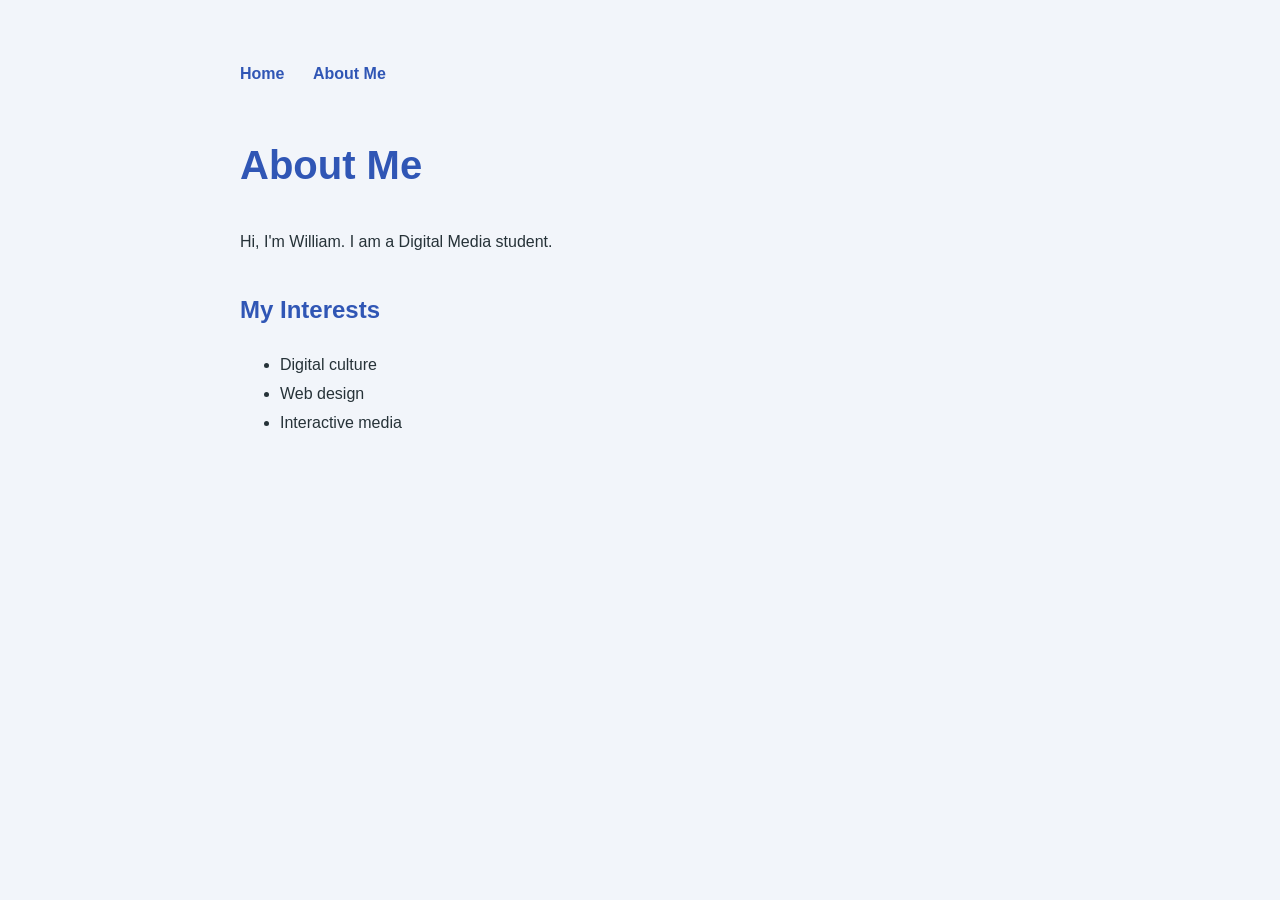
==== about.html @ f0c81c8b "Add files via upload Add About page and navigation" ====
<!doctype html>
<html lang="en">
<head>
  <meta charset="UTF-8">
  <title>About William</title>
  <link rel="stylesheet" href="style.css">
</head>

<body>
  <nav>
    <a href="index.html">Home</a>
    <a href="about.html">About Me</a>
  </nav>

  <h1>About Me</h1>

  <p>
    Hi, I'm William. I am a Digital Media student.
  </p>

  <h2>My Interests</h2>

  <ul>
    <li>Digital culture</li>
    <li>Web design</li>
    <li>Interactive media</li>
  </ul>
</body>
</html>
---- style.css ----
body {
  background-color: #f2f5fa;
  color: #263238;
  font-family: Arial, sans-serif;
  max-width: 800px;
  margin: 60px auto;
  padding: 0 24px;
  line-height: 1.8;
}

h1 {
  color: #3056b5;
  font-size: 40px;
}

h2 {
  color: #3056b5;
  margin-top: 32px;
}nav {
  margin-bottom: 40px;
}

nav a {
  color: #3056b5;
  font-weight: bold;
  text-decoration: none;
  margin-right: 24px;
}

nav a:hover {
  text-decoration: underline;
}
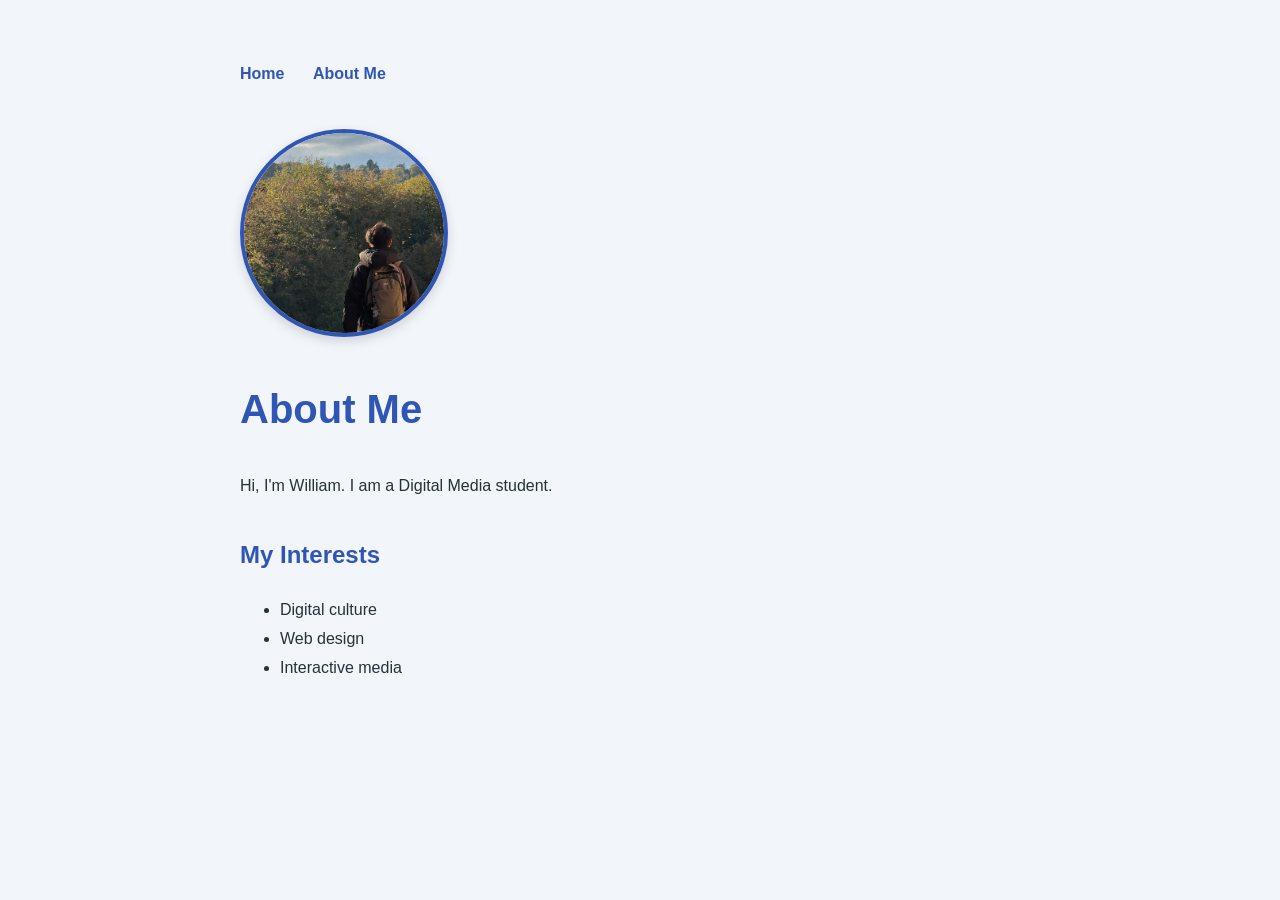
==== commit 63bf17d9: "Add files via upload" ====
--- a/about.html
+++ b/about.html
@@ -11,7 +11,11 @@
     <a href="index.html">Home</a>
     <a href="about.html">About Me</a>
   </nav>
-
+<img
+  class="profile-image"
+  src="profile.jpg"
+  alt="Portrait of William"
+>
   <h1>About Me</h1>
 
   <p>
--- a/style.css
+++ b/style.css
@@ -29,4 +29,12 @@
 
 nav a:hover {
   text-decoration: underline;
+}
+.profile-image {
+  width: 200px;
+  height: 200px;
+  object-fit: cover;
+  border-radius: 50%;
+  border: 4px solid #3056b5;
+  box-shadow: 0 4px 12px rgba(0, 0, 0, 0.15);
 }
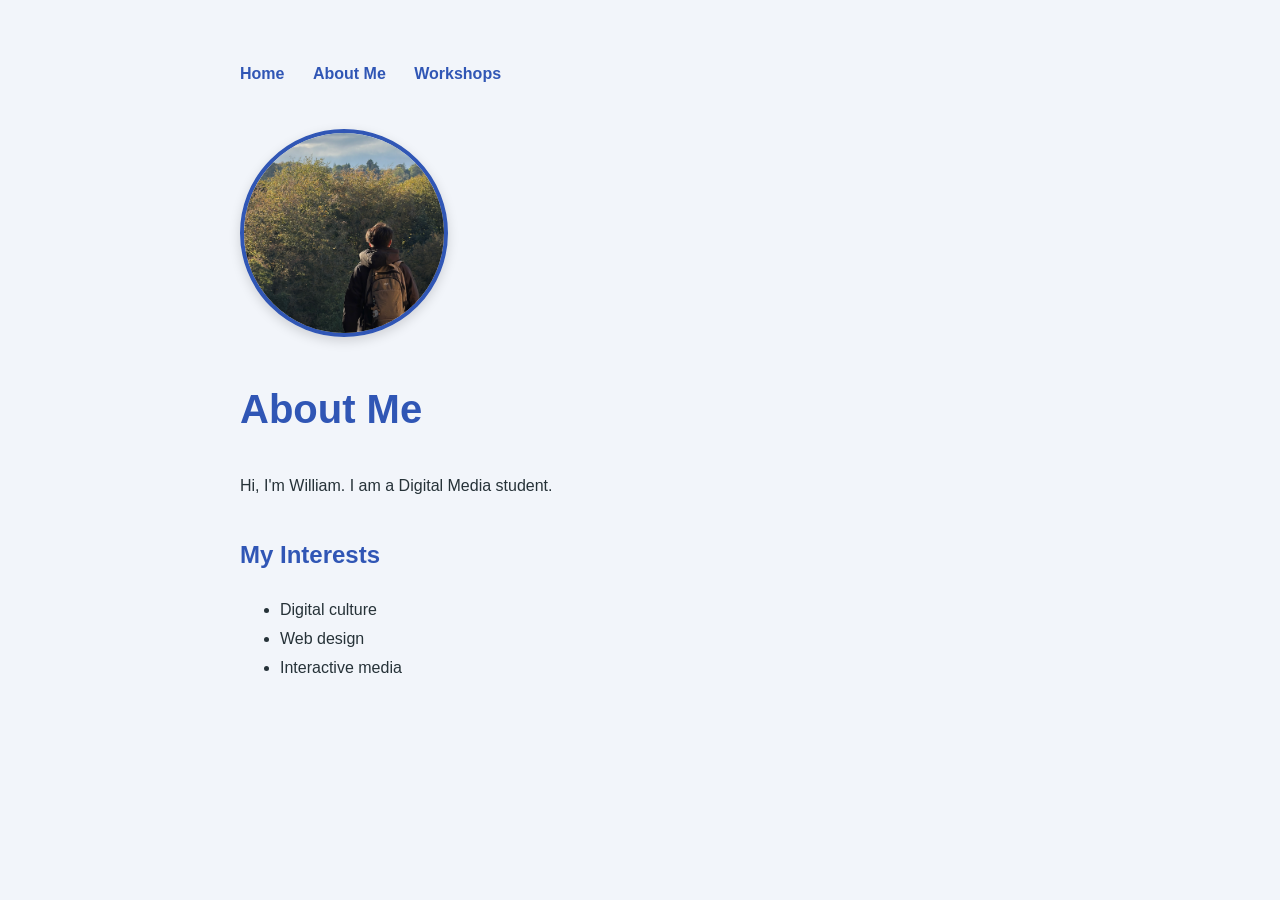
==== commit caaab936: "Add files via upload Add Workshops page and reflection card" ====
--- a/about.html
+++ b/about.html
@@ -10,6 +10,7 @@
   <nav>
     <a href="index.html">Home</a>
     <a href="about.html">About Me</a>
+    <a href="workshops.html">Workshops</a>
   </nav>
 <img
   class="profile-image"
--- a/style.css
+++ b/style.css
@@ -37,4 +37,33 @@
   border-radius: 50%;
   border: 4px solid #3056b5;
   box-shadow: 0 4px 12px rgba(0, 0, 0, 0.15);
+}
+.workshop-card {
+  background-color: white;
+  border: 1px solid #dbe3f2;
+  border-radius: 12px;
+  padding: 24px;
+  margin-top: 24px;
+  box-shadow: 0 4px 12px rgba(0, 0, 0, 0.08);
+}
+
+.workshop-label {
+  color: #3056b5;
+  font-weight: bold;
+  text-transform: uppercase;
+  letter-spacing: 0.08em;
+}
+
+.button-link {
+  display: inline-block;
+  margin-top: 12px;
+  padding: 10px 16px;
+  color: white;
+  background-color: #3056b5;
+  border-radius: 6px;
+  text-decoration: none;
+}
+
+.button-link:hover {
+  background-color: #244593;
 }
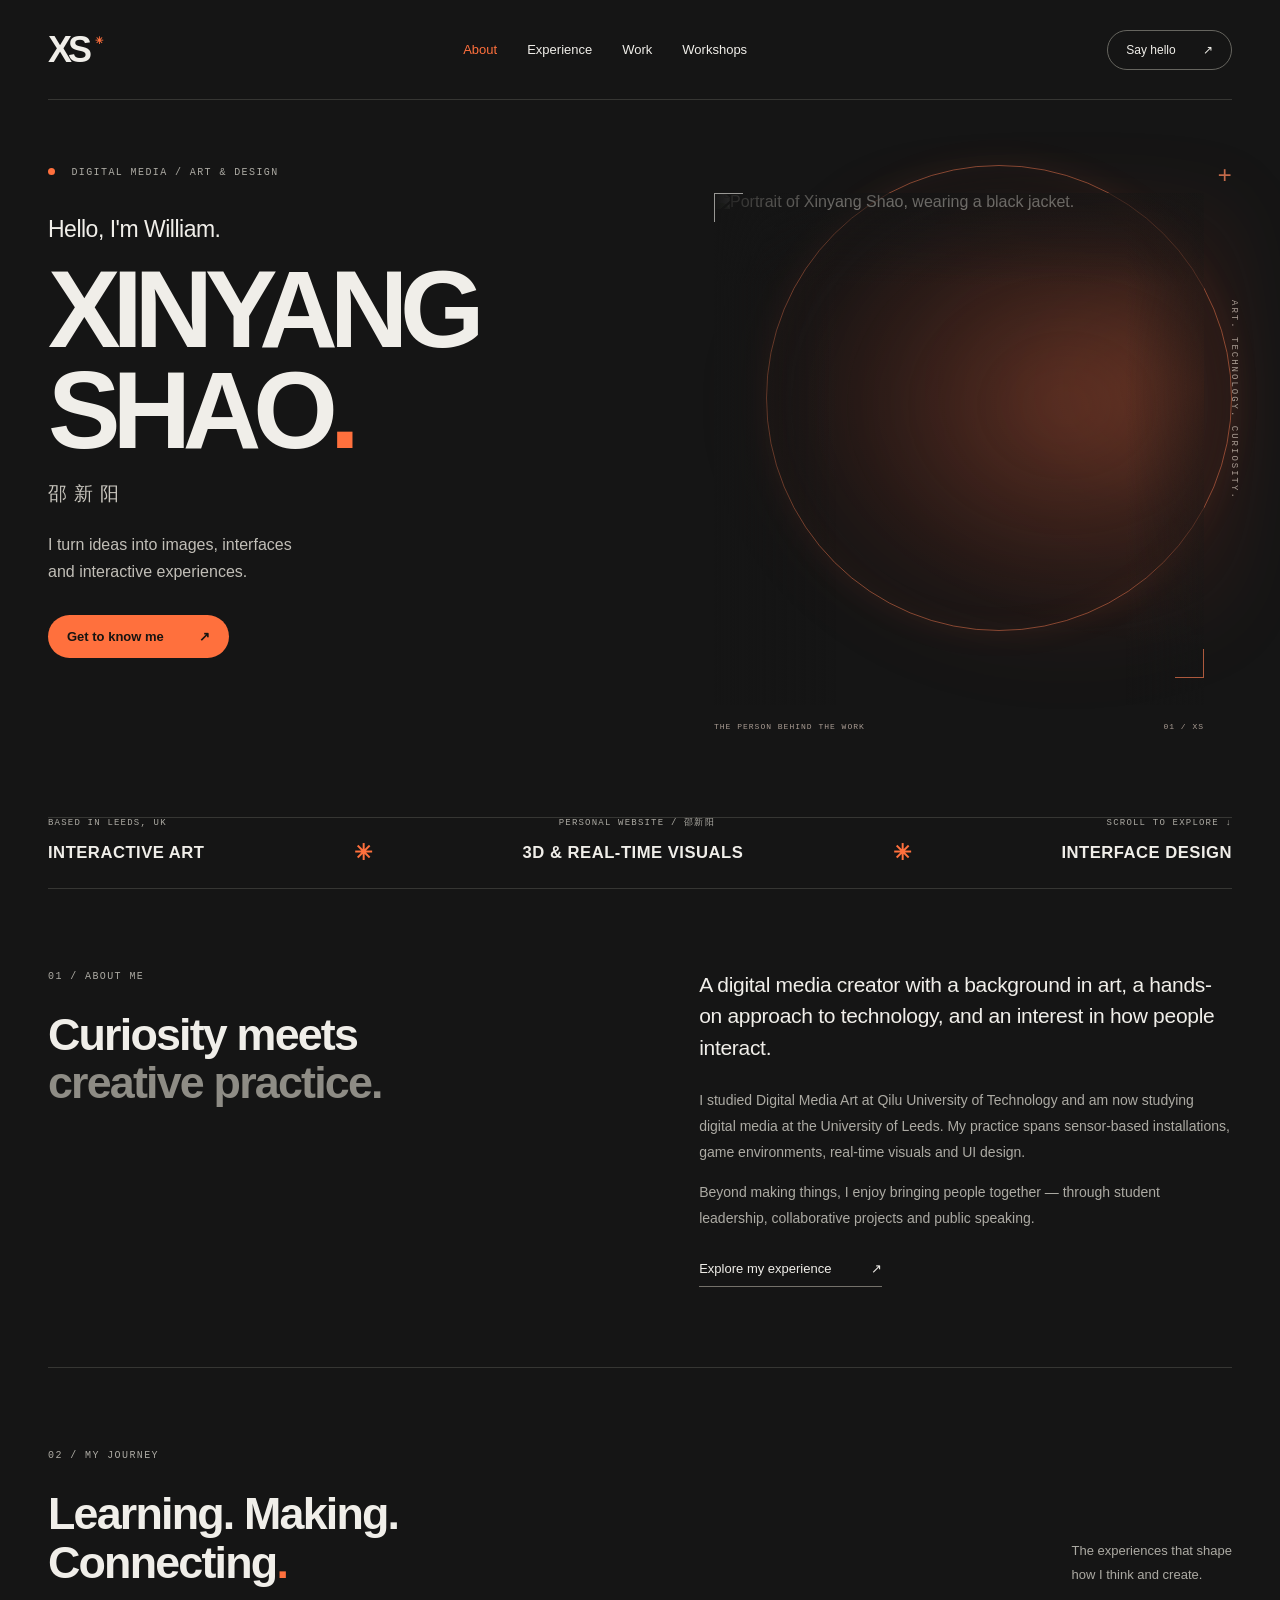
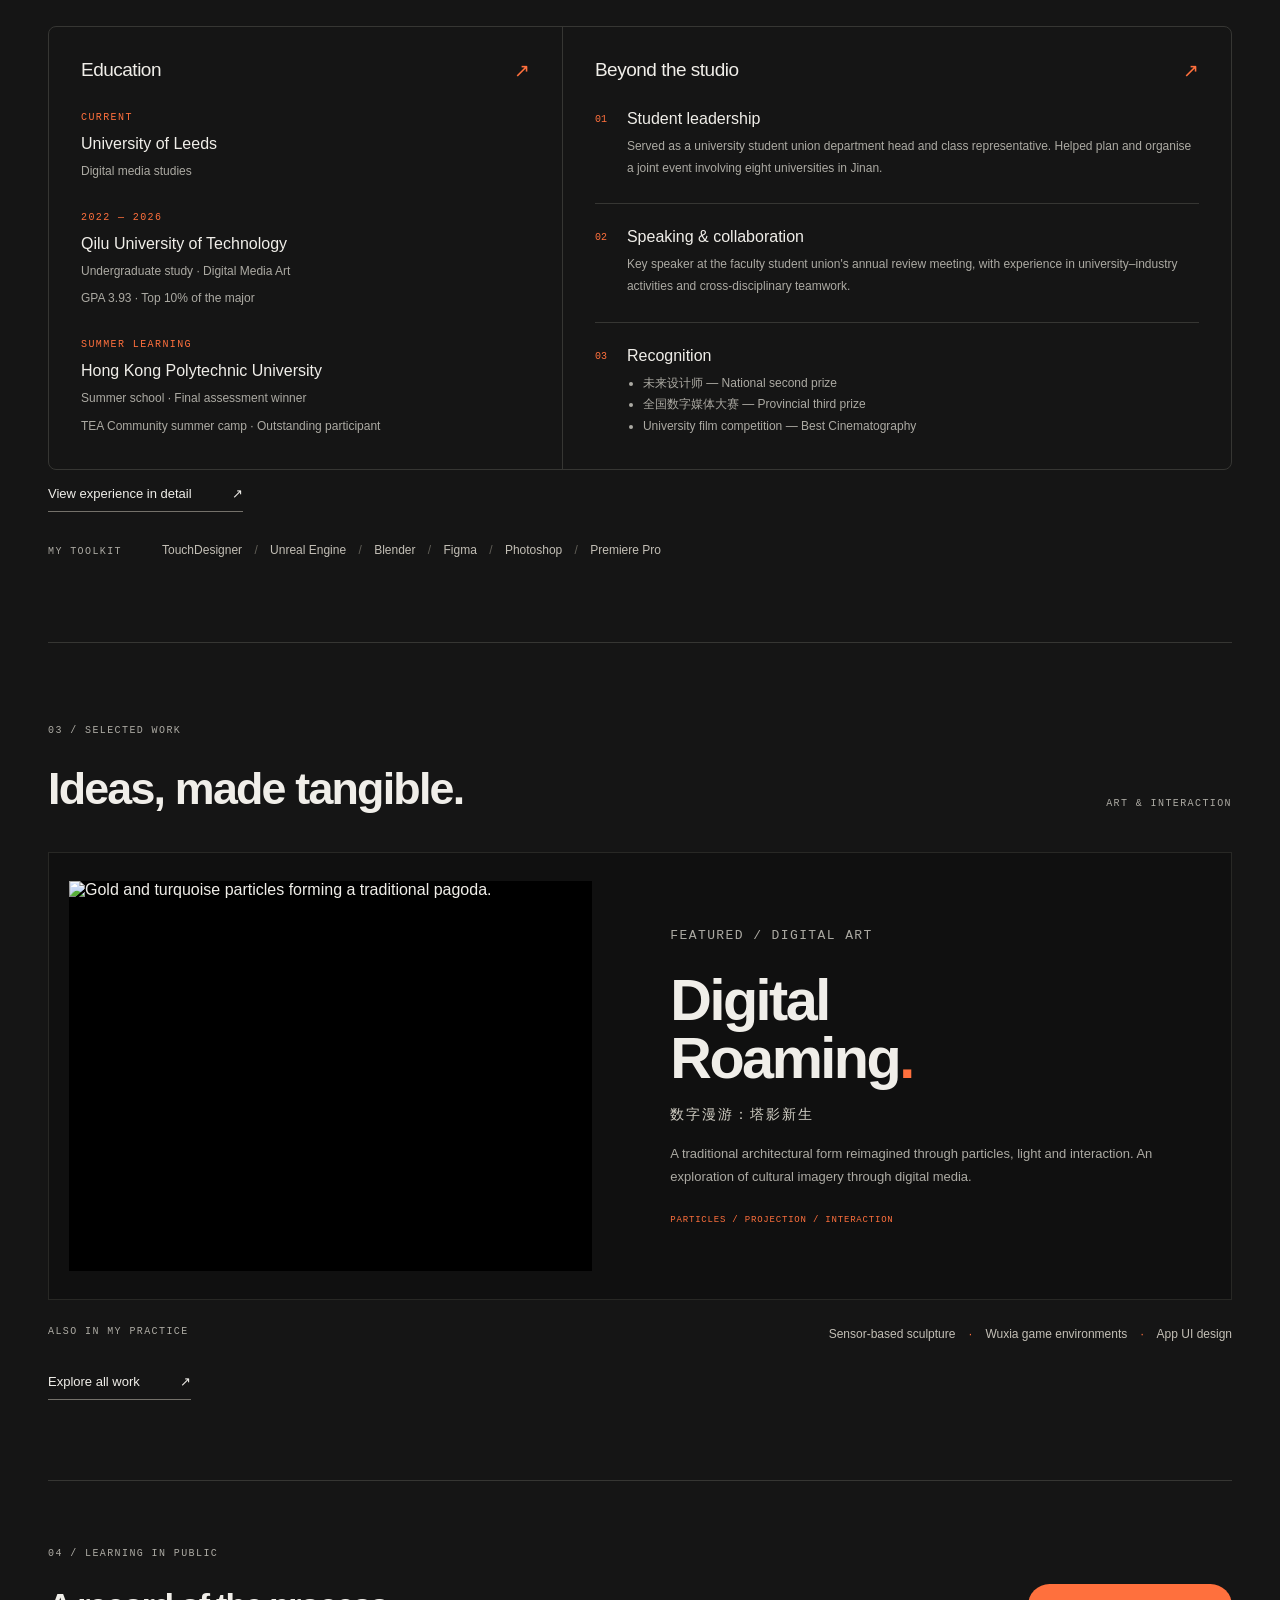
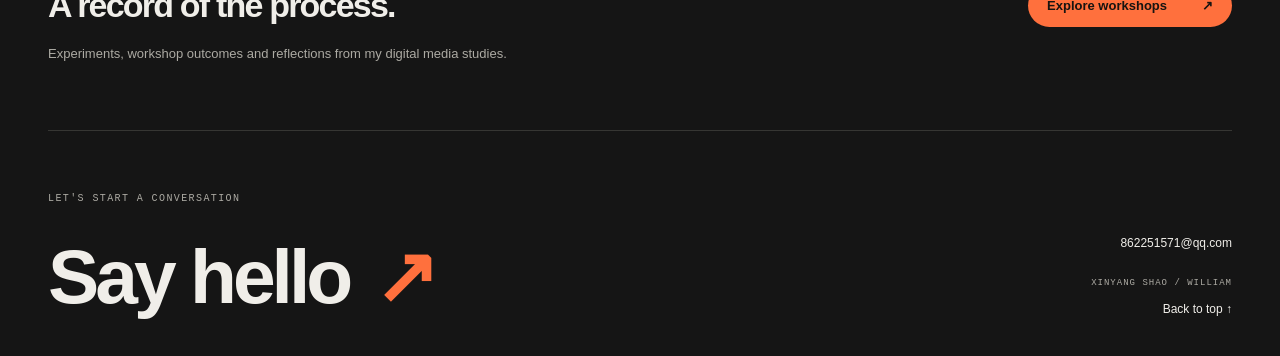
==== commit d36adb3b: "Add files via upload Update About portrait and add updates and reflections page" ====
--- a/about.html
+++ b/about.html
@@ -2,33 +2,96 @@
 <html lang="en">
 <head>
   <meta charset="UTF-8">
-  <title>About William</title>
-  <link rel="stylesheet" href="style.css">
+  <meta name="viewport" content="width=device-width, initial-scale=1">
+  <meta name="description" content="Meet Xinyang Shao (William), a digital media creator exploring interactive art, 3D environments and interface design. Education, experiences, selected work and learning journals.">
+  <title>About — Xinyang Shao</title>
+  <link rel="stylesheet" href="home.css">
 </head>
+<body>
+  <a class="skip-link" href="#main">Skip to content</a>
+  <header class="site-header wrap">
+    <a class="wordmark" href="about.html" aria-label="Xinyang Shao, homepage">XS<span aria-hidden="true">✳</span></a>
+    <nav aria-label="Main navigation">
+      <a href="about.html" aria-current="page">About</a>
+      <a href="experience.html">Experience</a>
+      <a href="work.html">Work</a>
+      <a href="workshops.html">Workshops</a>
+    </nav>
+    <a class="contact-link" href="mailto:862251571@qq.com">Say hello <span aria-hidden="true">↗</span></a>
+  </header>
+  <main id="main">
+    <!-- The first screen introduces the person; work appears further down. -->
+    <section class="hero wrap" aria-labelledby="hero-title">
+      <div class="hero-copy">
+        <p class="eyebrow"><span class="orange-dot" aria-hidden="true"></span> DIGITAL MEDIA / ART &amp; DESIGN</p>
+        <p class="greeting">Hello, I'm William.</p>
+        <h1 id="hero-title">XINYANG<br>SHAO<span class="accent">.</span></h1>
+        <p class="chinese-name" lang="zh-CN">邵新阳</p>
+        <p class="hero-summary">I turn ideas into images, interfaces<br class="desktop-break"> and interactive experiences.</p>
+        <a class="pill" href="#about">Get to know me <span aria-hidden="true">↗</span></a>
+      </div>
+      <!-- 个人照片：原图、背景色块与光晕分层显示 -->
+<figure class="portrait-composition portrait-composition--glow">
 
-<body>
-  <nav>
-    <a href="index.html">Home</a>
-    <a href="about.html">About Me</a>
-    <a href="workshops.html">Workshops</a>
-  </nav>
-<img
-  class="profile-image"
-  src="profile.jpg"
-  alt="Portrait of William"
->
-  <h1>About Me</h1>
+  <!-- 背景扩散光晕 -->
+  <div class="portrait-aura" aria-hidden="true"></div>
 
-  <p>
-    Hi, I'm William. I am a Digital Media student.
-  </p>
+  <!-- 橙红色圆形 -->
+  <div class="orbit" aria-hidden="true"></div>
 
-  <h2>My Interests</h2>
+  <!-- 左下角装饰色块 -->
+  <div class="portrait-block" aria-hidden="true"></div>
 
-  <ul>
-    <li>Digital culture</li>
-    <li>Web design</li>
-    <li>Interactive media</li>
-  </ul>
+  <!-- 照片及叠加色调 -->
+  <div class="portrait-frame">
+    <img
+      src="assets/portrait-053.jpg"
+      alt="Portrait of Xinyang Shao, wearing a black jacket."
+      width="6720"
+      height="4480"
+      fetchpriority="high"
+    >
+  </div>
+
+  <span class="portrait-cross" aria-hidden="true">+</span>
+
+  <span class="portrait-note">
+    ART. TECHNOLOGY. CURIOSITY.
+  </span>
+
+  <figcaption>
+    <span>THE PERSON BEHIND THE WORK</span>
+    <span>01 / XS</span>
+  </figcaption>
+
+</figure>
+      <div class="hero-bottom"><span>BASED IN LEEDS, UK</span><span>PERSONAL WEBSITE / 邵新阳</span><a href="#about">SCROLL TO EXPLORE ↓</a></div>
+    </section>
+    <div class="practice-strip wrap" aria-label="Creative interests"><span>INTERACTIVE ART</span><i aria-hidden="true">✳</i><span>3D &amp; REAL-TIME VISUALS</span><i aria-hidden="true">✳</i><span>INTERFACE DESIGN</span></div>
+
+    <section id="about" class="about-section wrap section" aria-labelledby="about-title">
+      <div class="section-heading"><p class="eyebrow">01 / ABOUT ME</p><h2 id="about-title">Curiosity meets<br><span class="soft">creative practice.</span></h2></div>
+      <div class="about-copy"><p class="lead">A digital media creator with a background in art, a hands-on approach to technology, and an interest in how people interact.</p><p>I studied Digital Media Art at Qilu University of Technology and am now studying digital media at the University of Leeds. My practice spans sensor-based installations, game environments, real-time visuals and UI design.</p><p>Beyond making things, I enjoy bringing people together — through student leadership, collaborative projects and public speaking.</p><a class="text-link" href="experience.html">Explore my experience <span aria-hidden="true">↗</span></a></div>
+    </section>
+
+    <section id="experience" class="experience-section wrap section" aria-labelledby="experience-title">
+      <div class="section-top"><div><p class="eyebrow">02 / MY JOURNEY</p><h2 id="experience-title">Learning. Making.<br>Connecting<span class="accent">.</span></h2></div><p class="side-note">The experiences that shape<br>how I think and create.</p></div>
+      <div class="journey-grid">
+        <div class="education"><h3>Education <span aria-hidden="true">↗</span></h3><article><p class="small-label">CURRENT</p><h4>University of Leeds</h4><p>Digital media studies</p></article><article><p class="small-label">2022 — 2026</p><h4>Qilu University of Technology</h4><p>Undergraduate study · Digital Media Art</p><p class="education-detail">GPA 3.93 · Top 10% of the major</p></article><article><p class="small-label">SUMMER LEARNING</p><h4>Hong Kong Polytechnic University</h4><p>Summer school · Final assessment winner</p><p class="education-detail">TEA Community summer camp · Outstanding participant</p></article></div>
+        <div class="experiences"><h3>Beyond the studio <span aria-hidden="true">↗</span></h3><article><span class="row-number">01</span><div><h4>Student leadership</h4><p>Served as a university student union department head and class representative. Helped plan and organise a joint event involving eight universities in Jinan.</p></div></article><article><span class="row-number">02</span><div><h4>Speaking &amp; collaboration</h4><p>Key speaker at the faculty student union's annual review meeting, with experience in university–industry activities and cross-disciplinary teamwork.</p></div></article><article><span class="row-number">03</span><div><h4>Recognition</h4><ul><li>未来设计师 — National second prize</li><li>全国数字媒体大赛 — Provincial third prize</li><li>University film competition — Best Cinematography</li></ul></div></article></div>
+      </div>
+      <a class="text-link section-detail-link" href="experience.html">View experience in detail <span aria-hidden="true">↗</span></a>
+      <div class="tool-row"><span class="small-label">MY TOOLKIT</span><p>TouchDesigner <b>/</b> Unreal Engine <b>/</b> Blender <b>/</b> Figma <b>/</b> Photoshop <b>/</b> Premiere Pro</p></div>
+    </section>
+
+    <section id="work" class="work-section wrap section" aria-labelledby="work-title">
+      <div class="section-top"><div><p class="eyebrow">03 / SELECTED WORK</p><h2 id="work-title">Ideas, made tangible.</h2></div><span class="small-label">ART &amp; INTERACTION</span></div>
+      <article class="featured-work"><div class="work-image"><img src="assets/tower.png" alt="Gold and turquoise particles forming a traditional pagoda." width="1000" height="1000" loading="lazy"></div><div class="work-copy"><p class="eyebrow">FEATURED / DIGITAL ART</p><h3>Digital<br>Roaming<span class="accent">.</span></h3><p class="work-chinese" lang="zh-CN">数字漫游：塔影新生</p><p>A traditional architectural form reimagined through particles, light and interaction. An exploration of cultural imagery through digital media.</p><span class="work-tag">PARTICLES / PROJECTION / INTERACTION</span></div></article>
+      <div class="other-practice"><p class="small-label">ALSO IN MY PRACTICE</p><p>Sensor-based sculpture <span>·</span> Wuxia game environments <span>·</span> App UI design</p></div>
+      <a class="text-link" href="work.html">Explore all work <span aria-hidden="true">↗</span></a>
+    </section>
+    <section class="learning-section wrap" aria-labelledby="learning-title"><div><p class="eyebrow">04 / LEARNING IN PUBLIC</p><h2 id="learning-title">A record of the process.</h2><p>Experiments, workshop outcomes and reflections from my digital media studies.</p></div><a class="pill" href="workshops.html">Explore workshops <span aria-hidden="true">↗</span></a></section>
+  </main>
+  <footer class="wrap"><div><p class="eyebrow">LET'S START A CONVERSATION</p><a class="footer-hello" href="mailto:862251571@qq.com">Say hello<span class="accent">↗</span></a></div><div class="footer-meta"><a href="mailto:862251571@qq.com">862251571@qq.com</a><p>XINYANG SHAO / WILLIAM</p><a href="#main">Back to top ↑</a></div></footer>
 </body>
-</html>+</html>
--- a/home.css
+++ b/home.css
@@ -0,0 +1,572 @@
+/* Personal homepage. Existing About and Workshops keep their own stylesheet. */
+:root { color-scheme: dark; --bg:#151515; --panel:#1d1d1c; --text:#f0eee9; --muted:#acaaa3; --line:#363633; --accent:#ff703d; }
+* { box-sizing:border-box; }
+html { scroll-padding-top:24px; }
+body { margin:0; background:var(--bg); color:var(--text); font-family:Arial,Helvetica,sans-serif; -webkit-font-smoothing:antialiased; }
+a { color:inherit; text-decoration:none; }
+a:hover { color:var(--accent); }
+a:focus-visible { outline:2px solid var(--accent); outline-offset:6px; }
+nav a[aria-current="page"] { color:var(--accent); }
+.detail-heading { padding:65px 0 50px; }
+.detail-heading h1 { font-size:clamp(48px,7vw,96px); overflow-wrap:break-word; }
+.detail-heading>p:last-child { max-width:600px; line-height:1.8; color:var(--muted); margin:28px 0 0; }
+.detail-block { border-top:1px solid var(--line); padding:45px 0; }
+.detail-block>p:not(.eyebrow),.detail-block li { max-width:760px; font-size:15px; line-height:1.85; color:var(--muted); }
+.detail-block h2 { margin-bottom:25px; }
+.detail-block h3 { margin-bottom:12px; }
+.detail-list article { display:grid; grid-template-columns:180px 1fr; gap:30px; margin-top:35px; }
+.detail-list article p:not(.small-label),.project-detail p { color:var(--muted); font-size:14px; line-height:1.85; max-width:720px; }
+.project-detail { display:grid; grid-template-columns:1fr 1fr; gap:45px; align-items:center; margin-top:30px; }
+.project-detail img { width:100%; max-height:460px; object-fit:contain; background:#000; }
+.detail-block .role-label { color:var(--accent)!important; font-size:12px!important; }
+.award-list { padding-left:20px; }
+.detail-return { margin:0 0 50px; }
+@media(max-width:650px) { .detail-list article,.project-detail { grid-template-columns:1fr; gap:15px; } .detail-heading { padding-top:40px; } .detail-heading h1 { font-size:clamp(38px,9vw,60px); letter-spacing:-.06em; } }
+img { display:block; max-width:100%; }
+p { margin-top:0; }
+figure { margin:0; }
+.wrap { width:min(1320px,calc(100% - 96px)); margin-inline:auto; }
+.skip-link { position:absolute; top:-70px; left:20px; z-index:10; background:white; color:black; padding:12px; }
+.skip-link:focus { top:10px; }
+.site-header { height:100px; display:flex; align-items:center; justify-content:space-between; border-bottom:1px solid var(--line); }
+.wordmark { font-size:36px; font-weight:900; letter-spacing:-4px; }
+.wordmark span { font-size:10px; letter-spacing:0; vertical-align:top; padding:6px 0 0 7px; display:inline-block; color:var(--accent); }
+nav { display:flex; gap:30px; font-size:13px; }
+nav a { padding:12px 0; }
+.contact-link { border:1px solid #66655f; border-radius:30px; padding:12px 18px; font-size:12px; }
+.contact-link span { margin-left:24px; }
+.hero { position:relative; display:grid; grid-template-columns:1.1fr 1fr; gap:6%; padding-top:65px; }
+.eyebrow,.small-label { font:10px/1.6 Consolas,'Courier New',monospace; letter-spacing:1.4px; color:var(--muted); }
+.eyebrow { margin-bottom:25px; }
+.orange-dot { display:inline-block; width:7px; height:7px; border-radius:50%; background:var(--accent); margin-right:9px; }
+.greeting { font-size:23px; margin:35px 0 16px; letter-spacing:-.5px; }
+h1 { font-family:'Arial Black',Arial,sans-serif; font-size:clamp(72px,8.5vw,124px); font-weight:900; letter-spacing:-.075em; line-height:.93; margin:0 0 15px; }
+.accent { color:var(--accent); }
+.chinese-name { font-size:19px; letter-spacing:7px; color:#c9c6be; margin:20px 0 25px; }
+.hero-summary { font-size:16px; line-height:1.65; color:#c1beb7; }
+.pill { display:inline-flex; align-items:center; gap:35px; border-radius:30px; background:var(--accent); color:#171411; padding:14px 19px; font-size:13px; font-weight:600; }
+.pill:hover { background:#ff925f; color:#171411; }
+.hero-copy .pill { margin-top:14px; }
+.portrait-composition { position:relative; min-width:0; padding:25px 40px 0 16px; align-self:center; }
+.orbit { position:absolute; width:94%; aspect-ratio:1; right:0; top:0; border-radius:50%; background:#ad3b25; }
+.portrait-frame { position:relative; z-index:1; border:1px solid #61605b; transform:rotate(-3deg); background:#252525; }
+.portrait-frame img { width:100%; height:clamp(350px,34vw,455px); object-fit:cover; object-position:center 42%; filter:grayscale(100%); }
+.portrait-cross { position:absolute; right:0; top:0; font:35px/1 Consolas,monospace; z-index:3; }
+figcaption { position:relative; z-index:2; display:flex; justify-content:space-between; gap:10px; padding-top:24px; font:8px/1.5 Consolas,monospace; letter-spacing:1px; color:var(--muted); }
+.portrait-note { position:absolute; right:-8px; top:155px; writing-mode:vertical-rl; font:9px/1 Consolas,monospace; letter-spacing:2px; color:#c6c1b7; }
+.hero-bottom { grid-column:1/-1; display:flex; justify-content:space-between; gap:15px; padding:45px 0 25px; font:9px/1.5 Consolas,monospace; letter-spacing:1.2px; color:var(--muted); }
+.practice-strip { display:flex; justify-content:space-between; align-items:center; gap:18px; border-top:1px solid var(--line); border-bottom:1px solid var(--line); padding-block:22px; font-size:clamp(10px,1.3vw,17px); font-weight:700; letter-spacing:.5px; }
+.practice-strip i { color:var(--accent); font-size:22px; font-style:normal; }
+.section { padding-block:80px; border-bottom:1px solid var(--line); }
+h2 { font-size:clamp(30px,3.5vw,46px); line-height:1.08; font-weight:600; letter-spacing:-1.8px; margin:0; }
+.soft { color:#8e8c85; }
+.about-section { display:grid; grid-template-columns:1fr 1fr; gap:10%; }
+.about-copy p { font-size:14px; line-height:1.85; color:var(--muted); }
+.about-copy .lead { font-size:21px; line-height:1.5; color:var(--text); margin-bottom:25px; letter-spacing:-.3px; }
+.text-link { display:inline-flex; gap:40px; border-bottom:1px solid #74716a; padding:6px 0 10px; font-size:13px; margin-top:10px; }
+.section-top { display:flex; justify-content:space-between; align-items:flex-end; gap:25px; margin-bottom:40px; }
+.side-note { font-size:13px; line-height:1.8; color:var(--muted); margin:0; }
+.journey-grid { display:grid; grid-template-columns:1fr 1.3fr; border:1px solid var(--line); border-radius:8px; }
+.education,.experiences { padding:32px; }
+.education { border-right:1px solid var(--line); }
+h3 { font-size:19px; letter-spacing:-.5px; margin:0 0 28px; font-weight:500; }
+.journey-grid h3 { display:flex; justify-content:space-between; }
+.journey-grid h3 span { color:var(--accent); }
+h4 { margin:0 0 8px; font-size:16px; font-weight:500; }
+.education article+article { margin-top:27px; }
+.education .small-label { color:var(--accent); margin-bottom:9px; }
+.education article p:not(.small-label),.experiences p,.experiences ul { font-size:12px; line-height:1.8; color:var(--muted); margin-bottom:0; }
+.education .education-detail { margin-top:6px; }
+.experiences article { display:flex; gap:20px; }
+.experiences article+article { border-top:1px solid var(--line); margin-top:24px; padding-top:24px; }
+.row-number { font:10px/2 Consolas,monospace; color:var(--accent); }
+.experiences ul { padding-left:16px; margin-top:0; }
+.tool-row { display:flex; align-items:baseline; gap:40px; margin-top:28px; }
+.tool-row p { font-size:12px; color:#c3bfb6; line-height:1.8; margin:0; }
+.tool-row b { color:#605e57; padding:0 9px; font-weight:400; }
+.featured-work { display:grid; grid-template-columns:1fr 1fr; gap:7%; align-items:center; background:#101010; padding:28px 38px 28px 20px; border:1px solid #282825; }
+.work-image { background:#000; }
+.work-image img { width:100%; max-height:390px; object-fit:contain; }
+.work-copy h3 { font-size:clamp(35px,4.5vw,61px); font-weight:700; line-height:1; margin-bottom:15px; letter-spacing:-2.5px; }
+.work-copy .work-chinese { color:#d3d0c6; font-size:14px; letter-spacing:2px; }
+.work-copy p { font-size:13px; line-height:1.8; color:var(--muted); }
+.work-tag { display:block; font:9px/1.7 Consolas,monospace; letter-spacing:.8px; color:var(--accent); margin-top:25px; }
+.other-practice { display:flex; justify-content:space-between; gap:20px; margin-top:24px; }
+.other-practice p:last-child { font-size:12px; color:#c3bfb6; line-height:1.8; }
+.other-practice span { padding:0 10px; color:var(--accent); }
+.learning-section { display:flex; align-items:center; justify-content:space-between; gap:40px; padding:65px 0; border-bottom:1px solid var(--line); }
+.learning-section h2 { font-size:34px; }
+.learning-section p:not(.eyebrow) { font-size:13px; line-height:1.8; color:var(--muted); margin:18px 0 0; }
+.learning-section .pill { white-space:nowrap; }
+footer { padding:60px 0 35px; display:flex; justify-content:space-between; align-items:flex-end; }
+.footer-hello { font-size:clamp(45px,6vw,80px); letter-spacing:-4px; font-weight:600; }
+.footer-hello .accent { margin-left:25px; }
+.footer-meta { text-align:right; font-size:12px; line-height:1.8; }
+.footer-meta p { font:9px/1.7 Consolas,monospace; letter-spacing:1px; color:var(--muted); margin:22px 0 8px; }
+@media(max-width:900px) {
+ .wrap { width:calc(100% - 48px); } .hero { gap:4%; } h1 { font-size:8.7vw; }
+ .portrait-composition { padding-right:24px; } .portrait-frame img { height:350px; }
+ .education,.experiences { padding:24px; } .journey-grid { grid-template-columns:1fr 1.2fr; }
+}
+@media(max-width:650px) {
+ .wrap { width:calc(100% - 36px); } .site-header { height:auto; min-height:100px; flex-wrap:wrap; padding:15px 0; gap:15px; }
+ .wordmark { font-size:30px; } .site-header nav { order:3; width:100%; justify-content:space-between; gap:10px; font-size:12px; }
+ .contact-link { padding:9px 14px; } .hero { grid-template-columns:1fr; padding-top:35px; gap:35px; }
+ .greeting { margin-top:23px; font-size:21px; } h1 { font-size:clamp(67px,17vw,108px); }
+ .hero-summary { font-size:15px; } .hero .eyebrow { font-size:9px; } .chinese-name { font-size:17px; }
+ .portrait-composition { margin-inline:auto; width:min(100%,400px); padding-left:9px; padding-right:30px; }
+ .portrait-frame img { height:auto; aspect-ratio:372/450; } .portrait-note { right:0; }
+ .hero-bottom { flex-wrap:wrap; padding-top:0; font-size:8px; } .hero-bottom span:nth-child(2) { display:none; }
+ .practice-strip { flex-wrap:wrap; justify-content:center; font-size:9px; gap:10px; padding-block:18px; }
+ .practice-strip i { font-size:14px; } .section { padding-block:48px; }
+ .about-section,.journey-grid,.featured-work { grid-template-columns:1fr; gap:28px; }
+ h2 { font-size:34px; } .about-copy .lead { font-size:19px; }
+ .section-top { align-items:flex-start; flex-direction:column; gap:20px; margin-bottom:28px; }
+ .side-note br { display:none; } .education { border-right:0; border-bottom:1px solid var(--line); }
+ .journey-grid { gap:0; } .education,.experiences { padding:24px 20px; }
+ .tool-row { flex-direction:column; gap:10px; } .tool-row b { padding:0 4px; }
+ .featured-work { padding:16px 16px 25px; gap:25px; } .work-copy { padding:0 8px; } .work-copy h3 { font-size:48px; }
+ .other-practice { flex-direction:column; gap:0; } .other-practice span { padding:0 4px; }
+ .learning-section { flex-direction:column; align-items:flex-start; padding:45px 0; gap:24px; }
+ .learning-section h2 { font-size:30px; } footer { align-items:flex-start; flex-direction:column; gap:30px; padding-top:40px; }
+ .footer-meta { text-align:left; } .footer-hello { font-size:55px; letter-spacing:-2px; }
+}
+/* ==================================
+   About：高清人像、色块与静态光晕
+   ================================== */
+
+.portrait-composition.portrait-composition--glow {
+  /* 后续可在这里调整效果 */
+  --portrait-orange: #ee613f;
+  --portrait-red: #a52f2b;
+  --portrait-focus: 40% 50%;
+
+  position: relative;
+  isolation: isolate;
+  width: 100%;
+  min-width: 0;
+  padding: 24px 28px 0 12px;
+  align-self: center;
+}
+
+/* 光晕位于照片背后，模拟光线扩散 */
+.portrait-composition--glow .portrait-aura {
+  position: absolute;
+  z-index: 0;
+  top: 3%;
+  right: 0;
+  width: 90%;
+  height: 82%;
+
+  background: radial-gradient(
+    ellipse at 65% 40%,
+    rgba(238, 97, 63, 0.42) 0%,
+    rgba(165, 47, 43, 0.24) 38%,
+    rgba(165, 47, 43, 0) 72%
+  );
+
+  filter: blur(36px);
+  pointer-events: none;
+}
+
+/* 清晰的圆形色块，与柔和光晕形成层次 */
+.portrait-composition--glow .orbit {
+  position: absolute;
+  z-index: 1;
+  top: 0;
+  right: 0;
+  width: 88%;
+  height: auto;
+  aspect-ratio: 1;
+  border-radius: 50%;
+
+  background: linear-gradient(
+    145deg,
+    var(--portrait-orange),
+    var(--portrait-red)
+  );
+
+  box-shadow: 0 0 45px rgba(213, 66, 43, 0.16);
+  pointer-events: none;
+}
+
+/* 小面积色块，打破过于规整的照片边缘 */
+.portrait-composition--glow .portrait-block {
+  position: absolute;
+  z-index: 2;
+  left: 0;
+  bottom: 65px;
+  width: 82px;
+  height: 116px;
+
+  background: var(--portrait-orange);
+  transform: rotate(-8deg);
+  opacity: 0.9;
+  pointer-events: none;
+}
+
+/* 照片容器 */
+.portrait-composition--glow .portrait-frame {
+  position: relative;
+  z-index: 3;
+  width: 100%;
+  height: clamp(390px, 38vw, 500px);
+  overflow: hidden;
+
+  /* 取消之前的倾斜 */
+  transform: none;
+
+  border: 1px solid rgba(255, 235, 220, 0.16);
+  border-radius: 3px;
+  background: #172326;
+
+  box-shadow:
+    0 24px 48px rgba(0, 0, 0, 0.32),
+    0 0 24px rgba(238, 97, 63, 0.06);
+}
+
+/* 原始高清照片 */
+.portrait-composition--glow .portrait-frame img {
+  display: block;
+  width: 100%;
+  height: 100%;
+  max-width: none;
+  aspect-ratio: auto;
+
+  /*
+   * 横向照片放入竖向展示框。
+   * 只裁切显示区域，不改变原文件。
+   */
+  object-fit: cover;
+  object-position: var(--portrait-focus);
+
+  /* 保留淡淡冷色，取消原来的完全黑白效果 */
+  filter:
+    saturate(0.65)
+    contrast(1.07)
+    brightness(0.94);
+}
+
+/* 暖色光从右侧进入，避开脸部中心 */
+.portrait-composition--glow .portrait-frame::before {
+  content: "";
+  position: absolute;
+  z-index: 1;
+  inset: 0;
+
+  background: linear-gradient(
+    110deg,
+    transparent 35%,
+    rgba(238, 97, 63, 0.06) 60%,
+    rgba(238, 97, 63, 0.32) 100%
+  );
+
+  mix-blend-mode: soft-light;
+  pointer-events: none;
+}
+
+/* 底部压暗，让照片与网页的深色背景衔接 */
+.portrait-composition--glow .portrait-frame::after {
+  content: "";
+  position: absolute;
+  z-index: 2;
+  inset: 0;
+
+  background: linear-gradient(
+    to bottom,
+    transparent 60%,
+    rgba(21, 21, 21, 0.18) 80%,
+    rgba(21, 21, 21, 0.72) 100%
+  );
+
+  pointer-events: none;
+}
+
+/* 小型设计标记 */
+.portrait-composition--glow .portrait-cross {
+  z-index: 4;
+  top: 0;
+  right: 0;
+  color: #f2e8dc;
+}
+
+.portrait-composition--glow .portrait-note {
+  z-index: 4;
+  right: -6px;
+  top: 135px;
+  color: #c8b2a6;
+}
+
+/* 照片下方的说明 */
+.portrait-composition--glow figcaption {
+  position: relative;
+  z-index: 4;
+  padding-top: 20px;
+  color: #b7aaa0;
+}
+
+/* 手机端 */
+@media (max-width: 650px) {
+  .portrait-composition.portrait-composition--glow {
+    width: min(100%, 420px);
+    margin-inline: auto;
+    padding: 20px 22px 0 10px;
+  }
+
+  .portrait-composition--glow .portrait-frame {
+    height: auto;
+    aspect-ratio: 4 / 5;
+  }
+
+  .portrait-composition--glow .portrait-frame img {
+    height: 100%;
+    aspect-ratio: auto;
+  }
+
+  .portrait-composition--glow .portrait-aura {
+    filter: blur(24px);
+  }
+
+  .portrait-composition--glow .portrait-block {
+    width: 60px;
+    height: 90px;
+    bottom: 60px;
+  }
+
+  .portrait-composition--glow .portrait-note {
+    right: -2px;
+    font-size: 8px;
+  }
+
+  .portrait-composition--glow figcaption {
+    font-size: 7px;
+    letter-spacing: 0.6px;
+  }
+}
+/* ===== About 人像设计：柔和融合 + 光环 ===== */
+
+.portrait-composition.portrait-composition--glow {
+  --portrait-focus: 40% 50%;
+
+  isolation: isolate;
+  padding: 28px 28px 0 12px;
+}
+
+/* 背后的扩散光晕 */
+.portrait-composition--glow .portrait-aura {
+  top: 4%;
+  right: -2%;
+  width: 95%;
+  height: 85%;
+
+  background: radial-gradient(
+    ellipse at 65% 45%,
+    rgba(238, 97, 63, 0.26) 0%,
+    rgba(166, 55, 34, 0.12) 42%,
+    transparent 72%
+  );
+
+  filter: blur(32px);
+}
+
+/* 将实心圆变成细线圆环 */
+.portrait-composition--glow .orbit {
+  top: 0;
+  right: 0;
+  width: 88%;
+  height: auto;
+  aspect-ratio: 1;
+
+  box-sizing: border-box;
+  border: 1px solid rgba(255, 126, 83, 0.48);
+  border-radius: 50%;
+
+  background: transparent;
+  box-shadow:
+    0 0 32px rgba(238, 97, 63, 0.08),
+    inset 0 0 32px rgba(238, 97, 63, 0.05);
+}
+
+/* 移除原来的左下角色块 */
+.portrait-composition--glow .portrait-block {
+  display: none;
+}
+
+/* 照片容器：取消硬边框和卡片阴影 */
+.portrait-composition--glow .portrait-frame {
+  position: relative;
+  isolation: isolate;
+
+  height: clamp(420px, 40vw, 540px);
+  overflow: hidden;
+
+  border: none;
+  border-radius: 0;
+  background: transparent;
+  box-shadow: none;
+  transform: none;
+}
+
+/* 原图：保持比例，以显示裁切调整构图 */
+.portrait-composition--glow .portrait-frame img {
+  display: block;
+  width: 100%;
+  height: 100%;
+  max-width: none;
+
+  object-fit: cover;
+  object-position: var(--portrait-focus);
+
+  /* 降低冷蓝色，轻微增加暖调与对比 */
+  filter:
+    saturate(0.45)
+    sepia(0.12)
+    contrast(1.06)
+    brightness(0.98);
+
+  /* 照片底部逐渐透明，露出页面背景 */
+  -webkit-mask-image: linear-gradient(
+    to bottom,
+    #000 0%,
+    #000 68%,
+    rgba(0, 0, 0, 0.8) 83%,
+    transparent 100%
+  );
+
+  mask-image: linear-gradient(
+    to bottom,
+    #000 0%,
+    #000 68%,
+    rgba(0, 0, 0, 0.8) 83%,
+    transparent 100%
+  );
+}
+
+/* 顶部与两侧融入页面，中心面部保留清晰度 */
+.portrait-composition--glow .portrait-frame::before {
+  content: "";
+  position: absolute;
+  z-index: 1;
+  inset: 0;
+
+  background:
+    linear-gradient(
+      to right,
+      #151515 0%,
+      rgba(21, 21, 21, 0.35) 10%,
+      transparent 25%,
+      transparent 84%,
+      rgba(21, 21, 21, 0.6) 100%
+    ),
+    linear-gradient(
+      to bottom,
+      rgba(21, 21, 21, 0.7) 0%,
+      transparent 18%
+    );
+
+  mix-blend-mode: normal;
+  pointer-events: none;
+}
+
+/* 右侧增加淡淡的暖色光 */
+.portrait-composition--glow .portrait-frame::after {
+  content: "";
+  position: absolute;
+  z-index: 2;
+  inset: 0;
+
+  background: radial-gradient(
+    ellipse at 100% 38%,
+    rgba(255, 116, 66, 0.2) 0%,
+    rgba(255, 116, 66, 0.06) 30%,
+    transparent 58%
+  );
+
+  mix-blend-mode: soft-light;
+  pointer-events: none;
+}
+
+/* 左上角的取景框线条 */
+.portrait-composition--glow::before {
+  content: "";
+  position: absolute;
+  z-index: 5;
+
+  top: 28px;
+  left: 12px;
+  width: 28px;
+  height: 28px;
+
+  border-top: 1px solid rgba(240, 238, 233, 0.6);
+  border-left: 1px solid rgba(240, 238, 233, 0.6);
+
+  pointer-events: none;
+}
+
+/* 右下角的取景框线条 */
+.portrait-composition--glow::after {
+  content: "";
+  position: absolute;
+  z-index: 5;
+
+  right: 28px;
+  bottom: 55px;
+  width: 28px;
+  height: 28px;
+
+  border-right: 1px solid rgba(255, 126, 83, 0.65);
+  border-bottom: 1px solid rgba(255, 126, 83, 0.65);
+
+  pointer-events: none;
+}
+
+/* 保留右上角符号，但降低视觉重量 */
+.portrait-composition--glow .portrait-cross {
+  color: #ff875c;
+  opacity: 0.75;
+  font-size: 24px;
+  font-weight: 300;
+}
+
+.portrait-composition--glow .portrait-note {
+  color: #a89b92;
+  letter-spacing: 2px;
+}
+
+.portrait-composition--glow figcaption {
+  padding-top: 16px;
+  color: #a89b92;
+}
+
+/* 手机端 */
+@media (max-width: 650px) {
+  .portrait-composition.portrait-composition--glow {
+    width: min(100%, 420px);
+    box-sizing: border-box;
+    margin-inline: auto;
+    padding: 24px 22px 0 10px;
+  }
+
+  .portrait-composition--glow .portrait-frame {
+    height: auto;
+    aspect-ratio: 4 / 5;
+  }
+
+  .portrait-composition--glow::before {
+    top: 24px;
+    left: 10px;
+    width: 20px;
+    height: 20px;
+  }
+
+  .portrait-composition--glow::after {
+    right: 22px;
+    width: 20px;
+    height: 20px;
+  }
+
+  .portrait-composition--glow .portrait-note {
+    font-size: 8px;
+    letter-spacing: 1px;
+  }
+}
